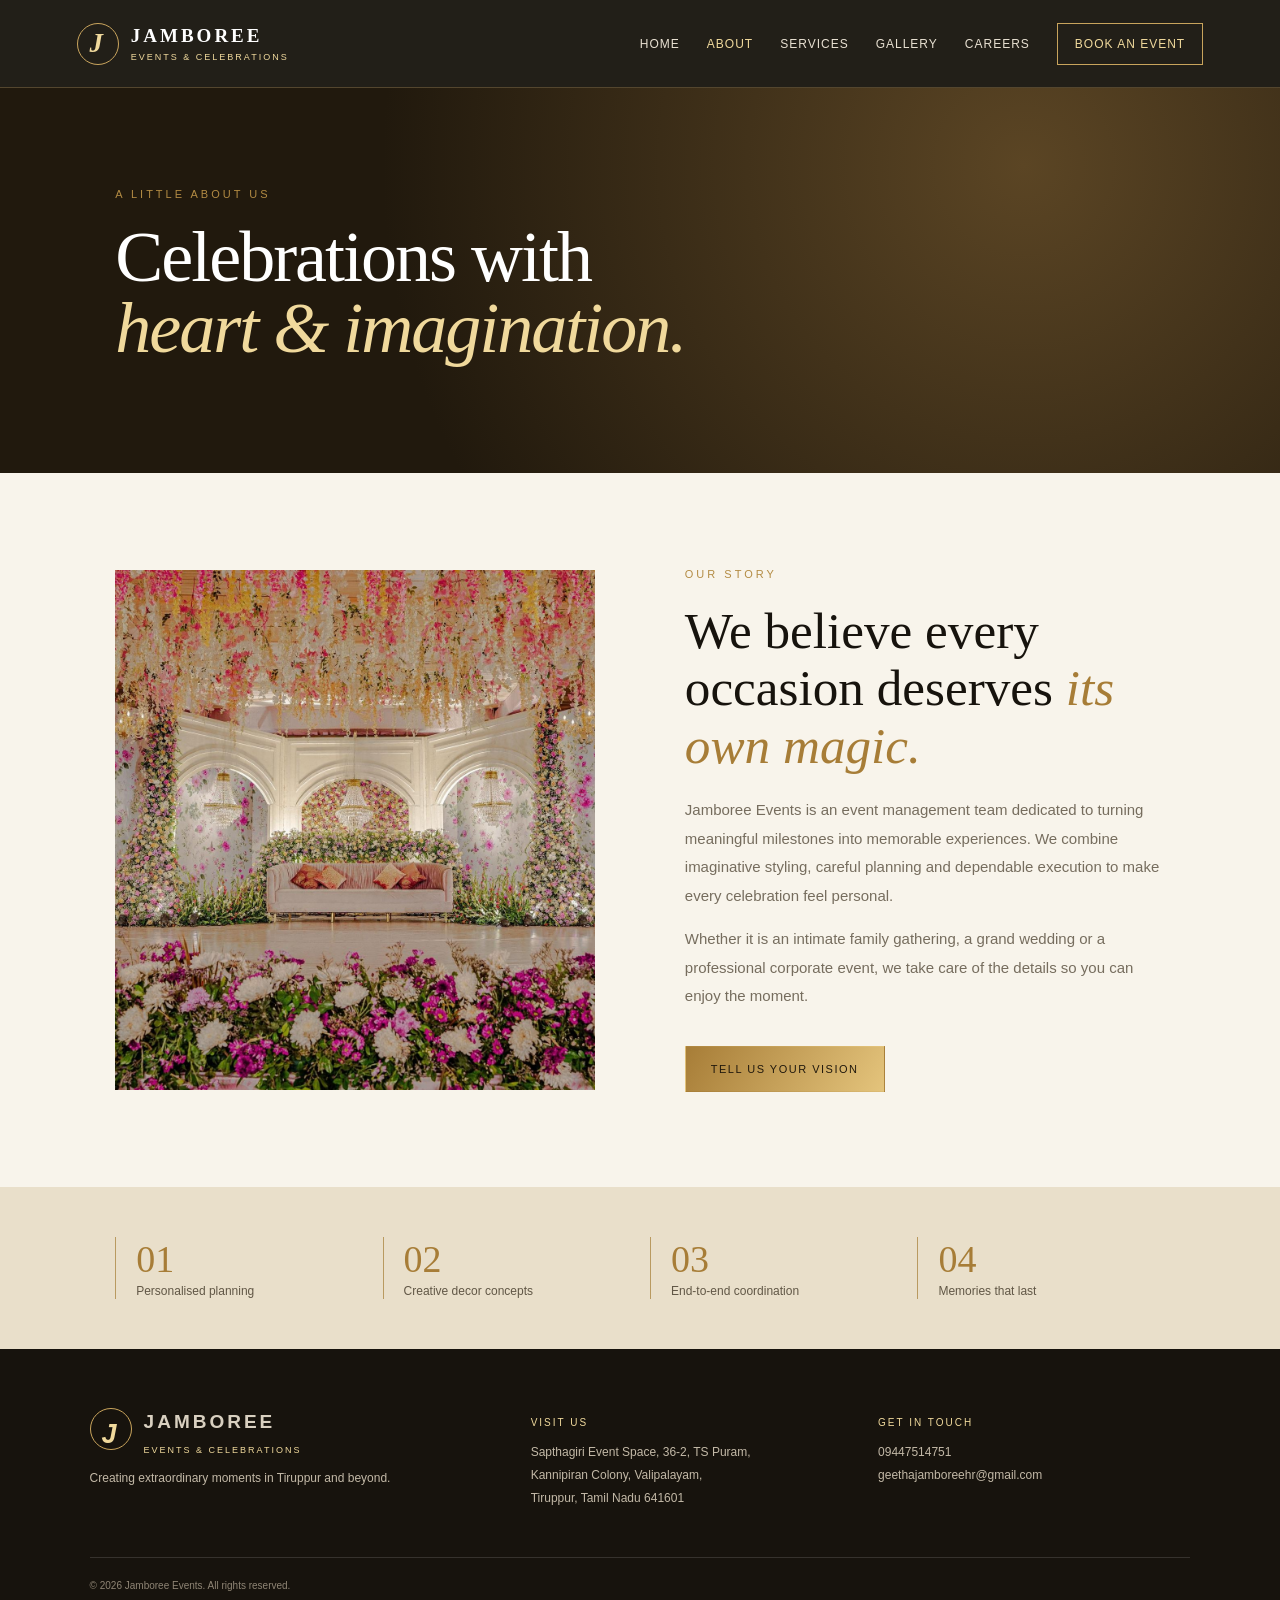
==== about.html @ 70dd2494 "Initial commit" ====
<!DOCTYPE html><html lang="en"><head><meta charset="UTF-8"><meta name="viewport" content="width=device-width, initial-scale=1.0"><title>About | Jamboree Events</title><link rel="stylesheet" href="css/style.css"></head><body>
<header class="site-header"><a class="brand" href="index.html"><span class="brand-mark">J</span><span>JAMBOREE<small>EVENTS & CELEBRATIONS</small></span></a><button class="menu-toggle">☰</button><nav><a href="index.html">Home</a><a class="active" href="about.html">About</a><a href="services.html">Services</a><a href="gallery.html">Gallery</a><a href="careers.html">Careers</a><a class="nav-cta" href="booking.html">Book an Event</a></nav></header>
<main><section class="page-hero"><p class="eyebrow">A LITTLE ABOUT US</p><h1>Celebrations with<br><em>heart & imagination.</em></h1></section><section class="split section"><img class="split-img" src="css/127706-flower-wedding-stage-decoration-1-the-wedding-experience.jpeg" alt="Event table styling"><div><p class="eyebrow">OUR STORY</p><h2>We believe every occasion deserves <em>its own magic.</em></h2><p>Jamboree Events is an event management team dedicated to turning meaningful milestones into memorable experiences. We combine imaginative styling, careful planning and dependable execution to make every celebration feel personal.</p><p>Whether it is an intimate family gathering, a grand wedding or a professional corporate event, we take care of the details so you can enjoy the moment.</p><a class="btn btn-gold" href="booking.html">Tell us your vision</a></div></section><section class="stats"><div><strong>01</strong><span>Personalised planning</span></div><div><strong>02</strong><span>Creative decor concepts</span></div><div><strong>03</strong><span>End-to-end coordination</span></div><div><strong>04</strong><span>Memories that last</span></div></section></main>
<footer class="footer"><div><a class="brand" href="index.html"><span class="brand-mark">J</span><span>JAMBOREE<small>EVENTS & CELEBRATIONS</small></span></a><p>Creating extraordinary moments in Tiruppur and beyond.</p></div><div><h4>VISIT US</h4><p>Sapthagiri Event Space, 36-2, TS Puram,<br>Kannipiran Colony, Valipalayam,<br>Tiruppur, Tamil Nadu 641601</p></div><div><h4>GET IN TOUCH</h4><p><a href="tel:09447514751">09447514751</a><br><a href="mailto:geethajamboreehr@gmail.com">geethajamboreehr@gmail.com</a></p></div><div class="copyright">© 2026 Jamboree Events. All rights reserved.</div></footer><script src="js/main.js"></script></body></html>
---- css/style.css ----
:root{--ink:#17130d;--deep:#21190d;--gold:#c9a45c;--gold2:#f0d99c;--cream:#f8f4eb;--muted:#766d5e}*{box-sizing:border-box}html{scroll-behavior:smooth}body{margin:0;background:var(--cream);color:var(--ink);font-family:Georgia,'Times New Roman',serif}a{color:inherit;text-decoration:none}.site-header{height:88px;padding:0 6vw;display:flex;align-items:center;justify-content:space-between;background:#17130df2;color:#fff;position:sticky;top:0;z-index:20;border-bottom:1px solid #b9975b55}.brand{display:flex;align-items:center;gap:12px;font-size:19px;letter-spacing:3px;font-weight:bold}.brand small{display:block;font:9px Arial,sans-serif;letter-spacing:2px;color:var(--gold2);margin-top:5px}.brand-mark{width:42px;height:42px;border:1px solid var(--gold);border-radius:50%;display:grid;place-items:center;color:var(--gold2);font-size:27px;font-style:italic}nav{display:flex;align-items:center;gap:27px;font:12px Arial,sans-serif;letter-spacing:1px;text-transform:uppercase}nav a{color:#e9e1d2;transition:.2s}nav a:hover,nav a.active{color:var(--gold2)}.nav-cta{border:1px solid var(--gold);padding:13px 17px;color:var(--gold2)}.menu-toggle{display:none;background:none;color:white;border:1px solid var(--gold);padding:8px 12px;font-size:20px}.hero{min-height:660px;background:linear-gradient(90deg,rgba(15,12,8,.88),rgba(15,12,8,.38)),url('https://images.unsplash.com/photo-1519741497674-611481863552?auto=format&fit=crop&w=2000&q=90') center/cover;display:flex;align-items:center;padding:8vw;color:#fff;position:relative}.hero-content{max-width:700px}.eyebrow{font:11px Arial,sans-serif;letter-spacing:3px;color:#b38b43;text-transform:uppercase;margin:0 0 22px}.hero h1,.page-hero h1{font-size:clamp(48px,7vw,88px);line-height:.98;font-weight:normal;margin:0 0 25px;letter-spacing:-2px}.hero h1 em,.page-hero h1 em,h2 em,.quote-band em{color:var(--gold2);font-style:italic}.hero-copy{font:16px/1.8 Arial,sans-serif;color:#e5ddcf;max-width:490px}.hero-actions{display:flex;gap:14px;margin-top:32px;flex-wrap:wrap}.btn{display:inline-block;padding:16px 25px;font:11px Arial,sans-serif;letter-spacing:1.5px;text-transform:uppercase;border:1px solid transparent;cursor:pointer}.btn-gold{background:linear-gradient(120deg,#a77d37,#e4c47c);color:#21190d}.btn-outline{border-color:#d7bd83;color:#fff}.btn-dark{background:#21190d;color:#f0d99c}.hero-note{font:9px Arial,sans-serif;letter-spacing:2px;color:#d8c9aa;margin-top:60px}.hero-seal{position:absolute;right:10%;bottom:12%;width:130px;height:130px;border:1px solid #d5b46f;border-radius:50%;display:flex;flex-direction:column;align-items:center;justify-content:center;color:var(--gold2);font-size:22px}.hero-seal span{text-align:center;font:9px/1.6 Arial,sans-serif;letter-spacing:2px}.section{padding:95px 9vw}.intro{text-align:center}.intro h2,.section h2{font-size:clamp(34px,4vw,53px);font-weight:normal;line-height:1.12;margin:0 0 22px}.intro h2 em,.section h2 em{color:#a77d37}.narrow{max-width:600px;margin:0 auto 25px;color:var(--muted);font:15px/1.8 Arial,sans-serif}.text-link{color:#9b722f;border-bottom:1px solid #c9a45c;padding-bottom:5px;font:12px Arial,sans-serif;letter-spacing:1px}.feature-grid{display:grid;grid-template-columns:repeat(3,1fr);gap:2px;background:#21190d}.feature-card{height:410px;position:relative;overflow:hidden}.feature-card img{width:100%;height:100%;object-fit:cover;transition:transform .5s}.feature-card:hover img{transform:scale(1.06)}.feature-card:after{content:'';position:absolute;inset:35% 0 0;background:linear-gradient(transparent,#17130df0)}.feature-card div{position:absolute;z-index:1;bottom:30px;left:30px;color:#fff}.feature-card span{font:10px Arial,sans-serif;letter-spacing:2px;color:var(--gold2)}.feature-card h3{font-size:26px;font-weight:normal;margin:10px 0}.quote-band{background:#21190d;color:#fff;padding:65px 9vw;display:flex;align-items:center;justify-content:space-between;gap:30px}.quote-band p{font-size:clamp(28px,4vw,45px);line-height:1.2;margin:0}.center{text-align:center}.center .btn{margin-top:15px}.footer{background:#17130d;color:#d9d0c0;padding:55px 7vw 25px;display:grid;grid-template-columns:1.3fr 1fr 1fr;gap:35px;font:12px/1.9 Arial,sans-serif}.footer h4{font:10px Arial,sans-serif;color:var(--gold2);letter-spacing:2px}.footer p{color:#c3b9a7}.copyright{grid-column:1/-1;border-top:1px solid #ffffff22;padding-top:18px;color:#8f8575;font-size:10px}.page-hero{padding:100px 9vw 85px;background:radial-gradient(circle at 80% 20%,#5b4524,#21190d 60%);color:white}.page-hero h1{font-size:clamp(43px,6vw,72px);max-width:850px}.page-hero>p:last-child{font:15px Arial,sans-serif;color:#d2c6b0}.split{display:grid;grid-template-columns:1fr 1fr;gap:7vw;align-items:center}.split-img{width:100%;height:520px;object-fit:cover}.split p:not(.eyebrow){font:15px/1.9 Arial,sans-serif;color:var(--muted)}.split .btn{margin-top:20px}.stats{background:#e9dfca;padding:50px 9vw;display:grid;grid-template-columns:repeat(4,1fr);gap:20px}.stats div{border-left:1px solid #b99a60;padding-left:20px}.stats strong{display:block;font-size:38px;color:#a77d37;font-weight:normal}.stats span{font:12px Arial,sans-serif;color:#615746}.service-list{padding-top:30px}.service-list article{display:grid;grid-template-columns:70px 1fr 30px;gap:20px;padding:32px 0;border-bottom:1px solid #d7c9ae;align-items:start}.service-list article>span{color:#ad843f;font-size:25px}.service-list h2{font-size:30px;margin:0 0 10px}.service-list p{font:14px/1.8 Arial,sans-serif;color:var(--muted);max-width:700px;margin:0}.service-list b{color:#b38b43;font-size:22px}.gallery{display:grid;grid-template-columns:repeat(3,1fr);gap:22px}.gallery figure{margin:0;position:relative;background:#21190d;overflow:hidden}.gallery img{width:100%;height:330px;object-fit:cover;display:block;transition:transform .4s}.gallery figure:hover img{transform:scale(1.05)}.gallery figcaption{padding:15px 17px;color:#f0d99c;font-size:17px}.gallery-note{text-align:center;color:#8a7d68;font:11px Arial,sans-serif;padding:0 20px 50px}.career-layout,.booking-layout{display:grid;grid-template-columns:1fr 1fr;gap:7vw;align-items:start}.career-layout h2,.booking-layout h2{font-size:38px;font-weight:normal}.career-layout p,.career-layout li,.booking-layout p{font:14px/1.8 Arial,sans-serif;color:var(--muted)}.career-layout h3{font-size:20px;font-weight:normal;margin-top:30px}.career-layout ul{padding-left:20px}.job-type{color:#9b722f!important}.form-card{background:#fff;padding:35px;box-shadow:0 15px 50px #4b351410;border:1px solid #e9dfca}.form-card h2{font-size:30px;margin:0 0 25px}.form-card label{display:block;font:11px Arial,sans-serif;letter-spacing:.5px;color:#5d5140;margin-bottom:16px}.form-card input,.form-card select,.form-card textarea{display:block;width:100%;margin-top:8px;padding:13px;border:1px solid #ded4c2;background:#fcfaf6;font:13px Arial,sans-serif;color:#21190d;outline-color:#c9a45c}.form-card textarea{resize:vertical}.form-card .btn{width:100%;margin-top:5px}.form-card small{display:block;color:#887d6b;font:10px/1.6 Arial,sans-serif;margin-top:14px}.form-row{display:grid;grid-template-columns:1fr 1fr;gap:12px}.contact-line{border-bottom:1px solid #ded4c2;padding:16px 0}.contact-line span{display:block;color:#a77d37;font:10px Arial,sans-serif;letter-spacing:2px;margin-bottom:7px}.contact-line p,.contact-line a{margin:0;color:#554b3d;font:14px/1.6 Arial,sans-serif}.booking-layout .text-link{display:inline-block;margin-top:25px}@media(max-width:900px){nav{gap:13px;font-size:10px}.site-header{padding:0 4vw}.gallery{grid-template-columns:repeat(2,1fr)}.feature-card{height:330px}.hero-seal{right:5%;width:100px;height:100px}}@media(max-width:700px){.site-header{height:74px}.menu-toggle{display:block}nav{display:none;position:absolute;top:74px;left:0;right:0;background:#17130d;padding:22px;flex-direction:column;align-items:stretch}nav.open{display:flex}nav a{padding:9px}.hero{min-height:590px;padding:12vw 7vw}.hero-seal{display:none}.feature-grid{grid-template-columns:1fr}.feature-card{height:340px}.quote-band{display:block}.quote-band .btn{margin-top:25px}.footer{grid-template-columns:1fr;gap:15px}.copyright{grid-column:auto}.split,.career-layout,.booking-layout{grid-template-columns:1fr}.split-img{height:330px}.stats{grid-template-columns:repeat(2,1fr);gap:30px}.gallery{grid-template-columns:1fr}.gallery img{height:300px}.section{padding:65px 7vw}.page-hero{padding:75px 7vw}.service-list article{grid-template-columns:42px 1fr 20px;gap:10px}.service-list h2{font-size:24px}.form-card{padding:25px 20px}.form-row{grid-template-columns:1fr}}
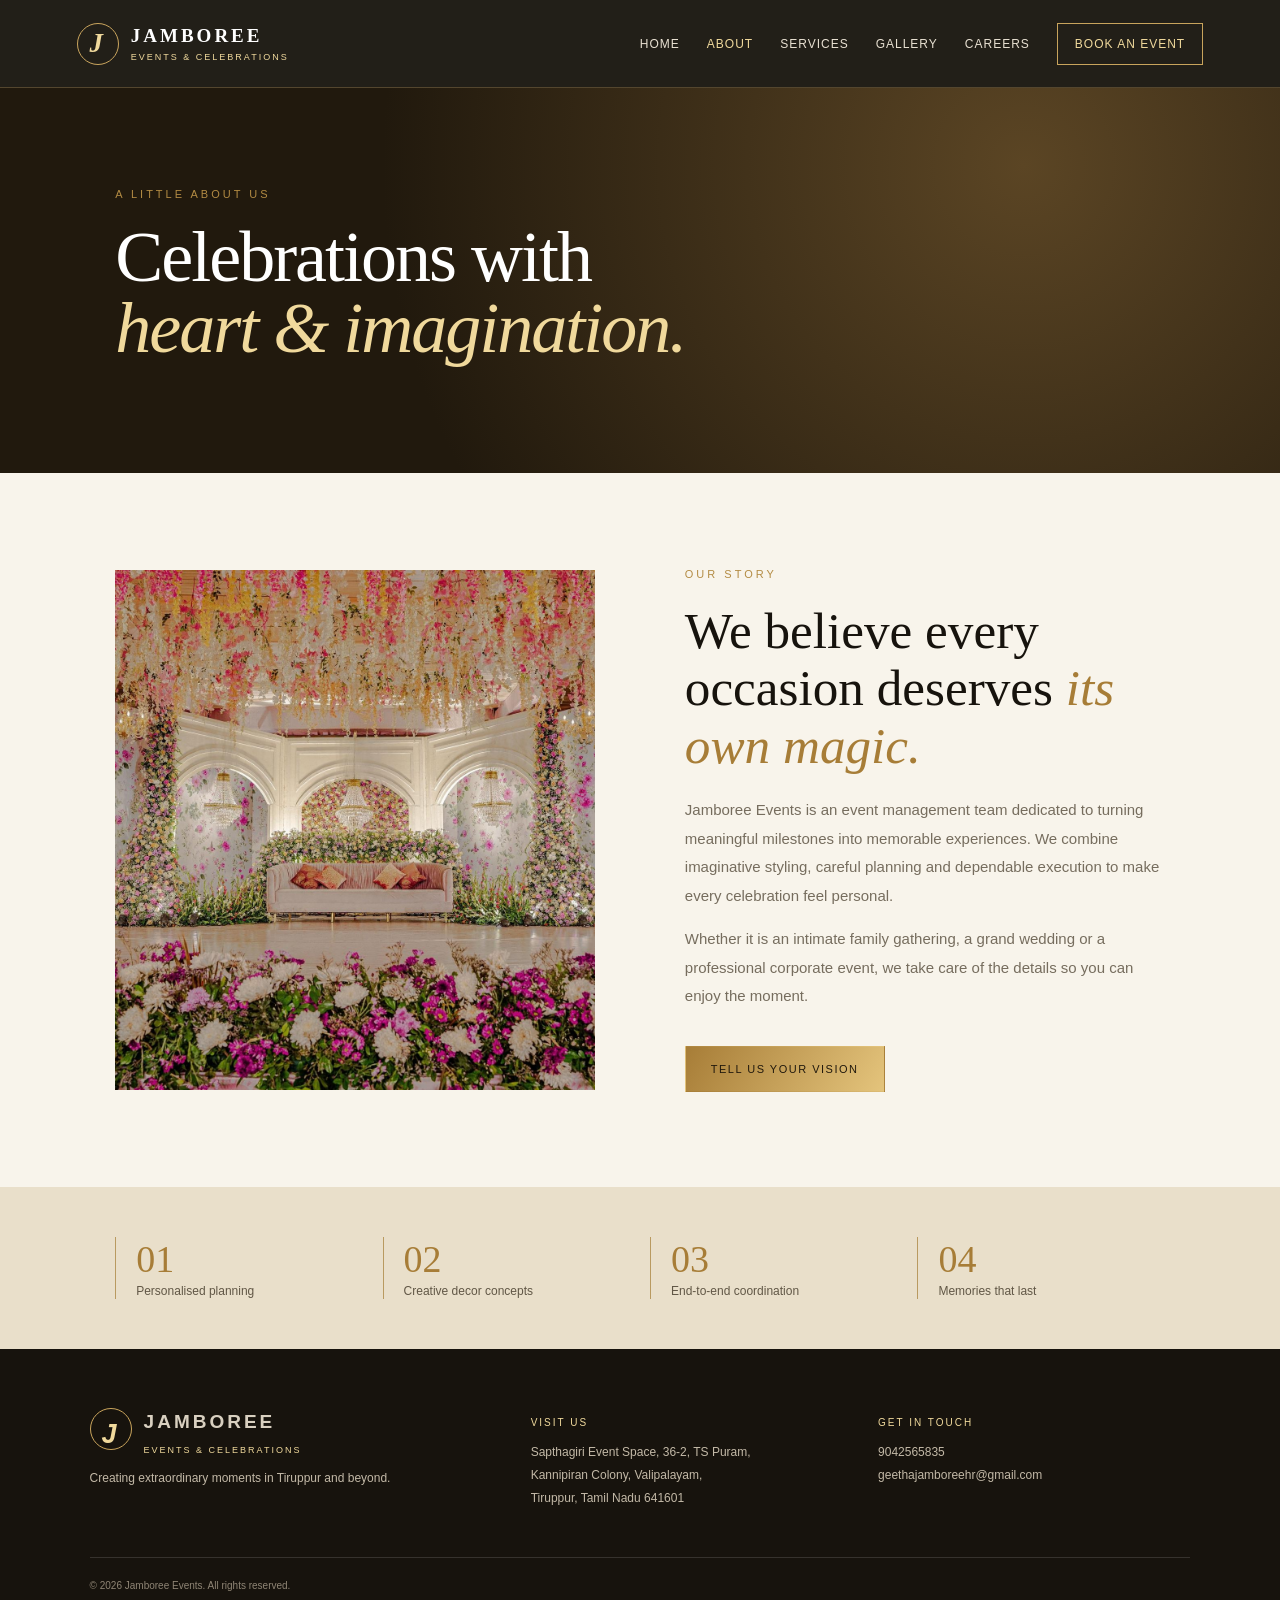
==== commit a1a3422e: "Modify footer content and contact details Updated contact information and footer details." ====
--- a/about.html
+++ b/about.html
@@ -1,4 +1,4 @@
 <!DOCTYPE html><html lang="en"><head><meta charset="UTF-8"><meta name="viewport" content="width=device-width, initial-scale=1.0"><title>About | Jamboree Events</title><link rel="stylesheet" href="css/style.css"></head><body>
 <header class="site-header"><a class="brand" href="index.html"><span class="brand-mark">J</span><span>JAMBOREE<small>EVENTS & CELEBRATIONS</small></span></a><button class="menu-toggle">☰</button><nav><a href="index.html">Home</a><a class="active" href="about.html">About</a><a href="services.html">Services</a><a href="gallery.html">Gallery</a><a href="careers.html">Careers</a><a class="nav-cta" href="booking.html">Book an Event</a></nav></header>
 <main><section class="page-hero"><p class="eyebrow">A LITTLE ABOUT US</p><h1>Celebrations with<br><em>heart & imagination.</em></h1></section><section class="split section"><img class="split-img" src="css/127706-flower-wedding-stage-decoration-1-the-wedding-experience.jpeg" alt="Event table styling"><div><p class="eyebrow">OUR STORY</p><h2>We believe every occasion deserves <em>its own magic.</em></h2><p>Jamboree Events is an event management team dedicated to turning meaningful milestones into memorable experiences. We combine imaginative styling, careful planning and dependable execution to make every celebration feel personal.</p><p>Whether it is an intimate family gathering, a grand wedding or a professional corporate event, we take care of the details so you can enjoy the moment.</p><a class="btn btn-gold" href="booking.html">Tell us your vision</a></div></section><section class="stats"><div><strong>01</strong><span>Personalised planning</span></div><div><strong>02</strong><span>Creative decor concepts</span></div><div><strong>03</strong><span>End-to-end coordination</span></div><div><strong>04</strong><span>Memories that last</span></div></section></main>
-<footer class="footer"><div><a class="brand" href="index.html"><span class="brand-mark">J</span><span>JAMBOREE<small>EVENTS & CELEBRATIONS</small></span></a><p>Creating extraordinary moments in Tiruppur and beyond.</p></div><div><h4>VISIT US</h4><p>Sapthagiri Event Space, 36-2, TS Puram,<br>Kannipiran Colony, Valipalayam,<br>Tiruppur, Tamil Nadu 641601</p></div><div><h4>GET IN TOUCH</h4><p><a href="tel:09447514751">09447514751</a><br><a href="mailto:geethajamboreehr@gmail.com">geethajamboreehr@gmail.com</a></p></div><div class="copyright">© 2026 Jamboree Events. All rights reserved.</div></footer><script src="js/main.js"></script></body></html>+<footer class="footer"><div><a class="brand" href="index.html"><span class="brand-mark">J</span><span>JAMBOREE<small>EVENTS & CELEBRATIONS</small></span></a><p>Creating extraordinary moments in Tiruppur and beyond.</p></div><div><h4>VISIT US</h4><p>Sapthagiri Event Space, 36-2, TS Puram,<br>Kannipiran Colony, Valipalayam,<br>Tiruppur, Tamil Nadu 641601</p></div><div><h4>GET IN TOUCH</h4><p><a href="tel:9042565835">9042565835</a><br><a href="mailto:geethajamboreehr@gmail.com">geethajamboreehr@gmail.com</a></p></div><div class="copyright">© 2026 Jamboree Events. All rights reserved.</div></footer><script src="js/main.js"></script></body></html>
